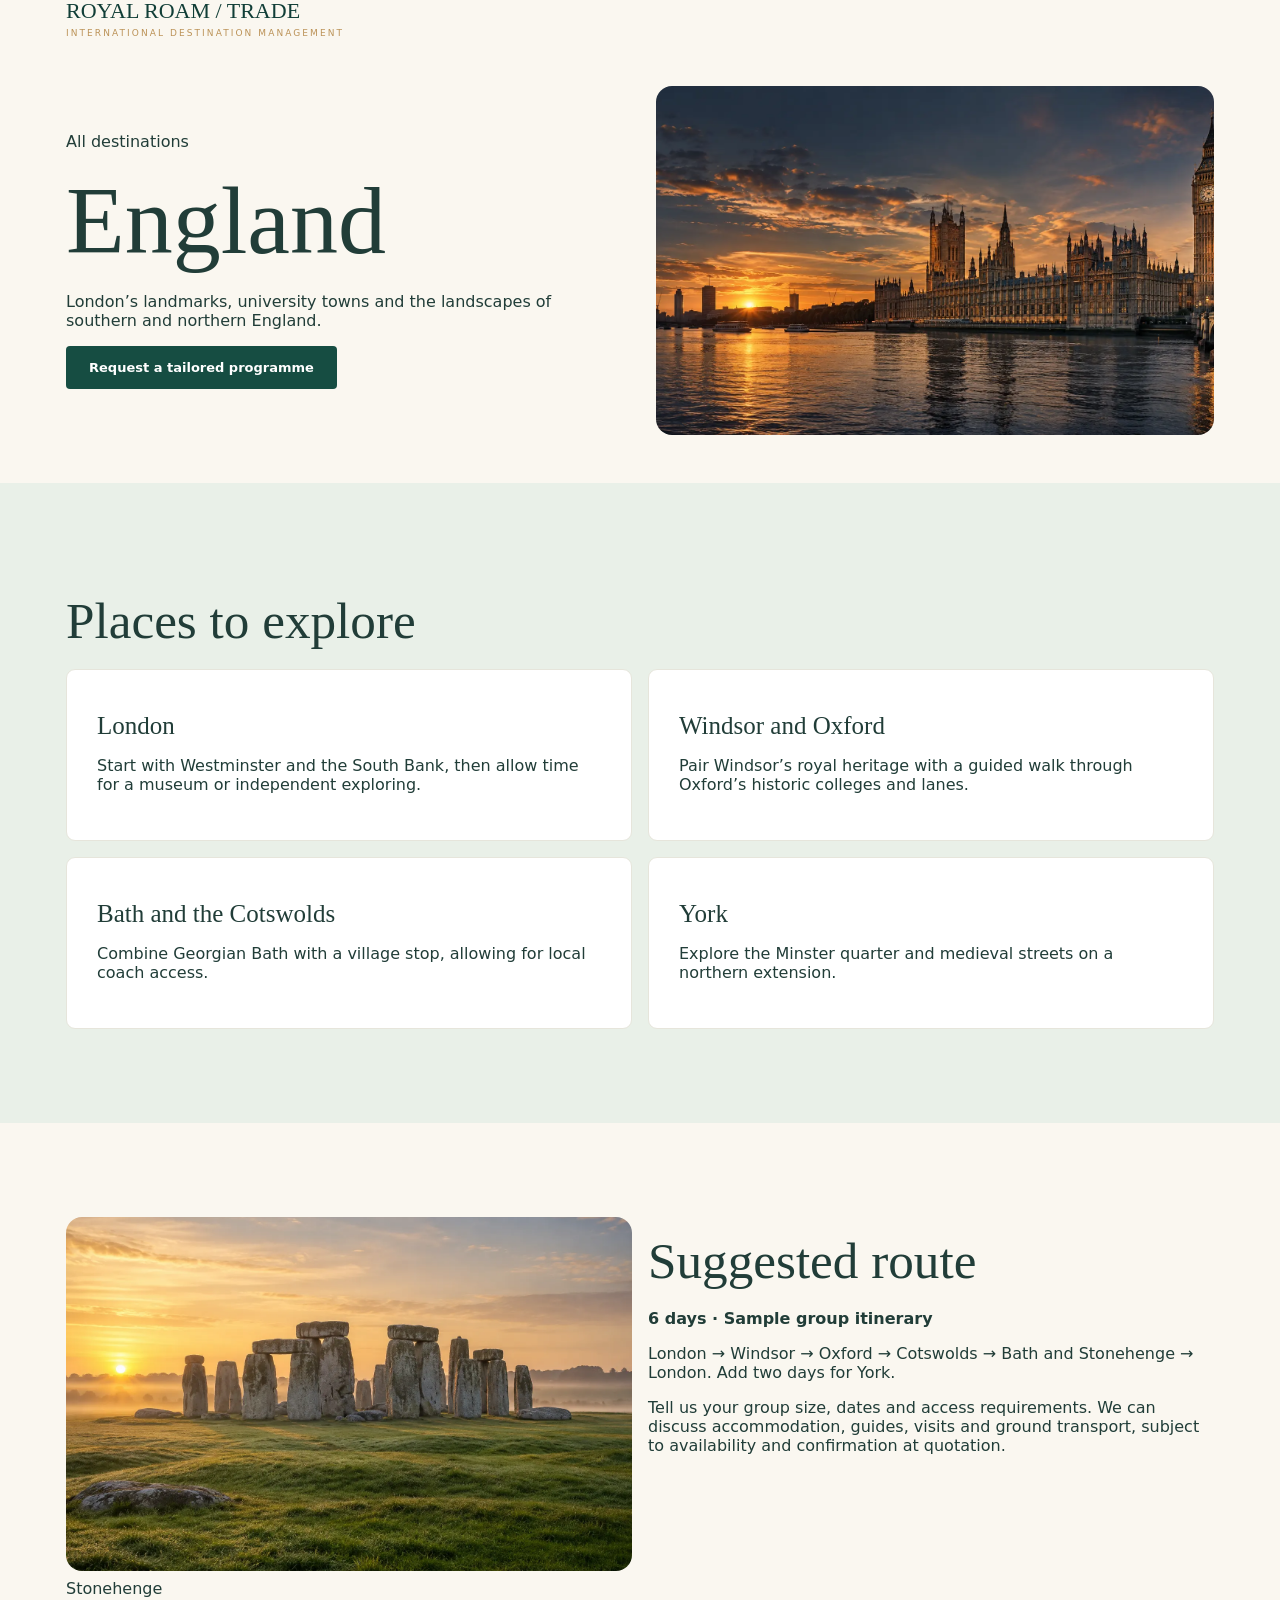
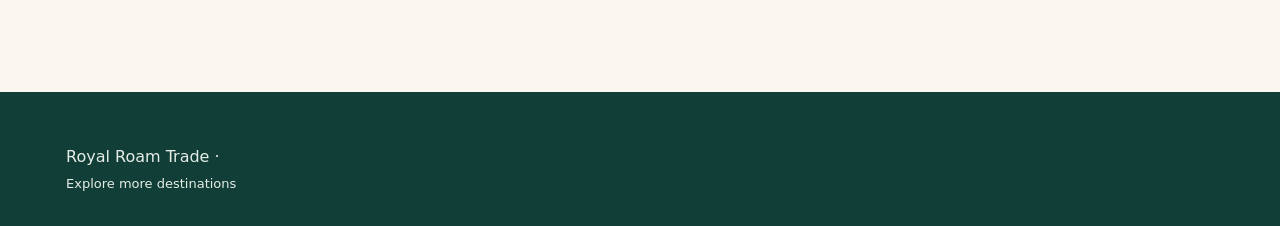
==== england.html @ 6fe1a72c "Add UK destination pages to Royal Roam Trade" ====
<!doctype html>
<html lang="en"><head><meta charset="utf-8"><meta name="viewport" content="width=device-width,initial-scale=1">
<title>England Group Tours | Royal Roam Trade</title><meta name="description" content="London’s landmarks, university towns and the landscapes of southern and northern England.">
<link rel="canonical" href="https://royalroamtours.com/england.html"><style>
:root{--green:#164d42;--deep:#113e37;--gold:#bb9257;--cream:#faf7f0;--ink:#213d38;--muted:#667770;--line:#e6e5db}*{box-sizing:border-box}html{scroll-behavior:smooth}body{margin:0;background:var(--cream);color:var(--ink);font-family:Inter,ui-sans-serif,system-ui,-apple-system,'Segoe UI',sans-serif}a{color:inherit;text-decoration:none}button,input,select,textarea{font:inherit}button{cursor:pointer}.wrap{max-width:1200px;margin:auto;padding:0 26px}.top{background:#e8eee8;color:#335b50;text-align:center;padding:9px;font-size:12px;letter-spacing:.09em;text-transform:uppercase}.nav{background:#fffefb;position:sticky;top:0;z-index:5;border-bottom:1px solid var(--line)}.navin{display:flex;align-items:center;justify-content:space-between;gap:18px;min-height:78px}.brand{font-family:Georgia,serif;font-size:22px;color:var(--deep);line-height:1}.brand small{display:block;font-family:system-ui;font-size:9px;letter-spacing:.23em;color:var(--gold);margin-top:7px}.links{display:flex;gap:22px;align-items:center;font-size:13px;font-weight:600}.btn{display:inline-flex;align-items:center;justify-content:center;border:0;background:var(--green);color:white;padding:14px 23px;border-radius:4px;font-weight:650;font-size:13px}.btn.alt{background:#fff;color:var(--deep)}.btn.outline{background:transparent;color:var(--green);border:1px solid var(--green)}.menu{display:none;background:none;border:0;font-size:24px;color:var(--green)}.hero{min-height:650px;display:flex;align-items:center;position:relative;background:linear-gradient(90deg,rgba(11,45,38,.85),rgba(11,45,38,.35)),url('https://images.unsplash.com/photo-1513635269975-59663e0ac1ad?w=1800&q=85') center/cover}.hero .content{max-width:760px;padding:100px 0;color:#fff}.eyebrow{font-size:11px;letter-spacing:.22em;text-transform:uppercase;color:var(--gold);font-weight:800}.hero .eyebrow{color:#e9d4a4}h1,h2,h3{font-family:Georgia,'Times New Roman',serif;font-weight:400}h1{font-size:clamp(44px,6.5vw,84px);line-height:1.07;margin:20px 0}h2{font-size:clamp(32px,4vw,52px);line-height:1.12;margin:15px 0 20px}h3{font-size:25px;margin:12px 0}.hero p{max-width:570px;font-size:17px;line-height:1.8;color:#f0f3ee}.actions{display:flex;gap:12px;flex-wrap:wrap;margin-top:28px}.section{padding:94px 0}.center{text-align:center}.intro{max-width:720px;margin:0 auto 38px;color:var(--muted);line-height:1.8}.grid{display:grid;grid-template-columns:repeat(3,1fr);gap:22px}.destgrid{display:grid;grid-template-columns:repeat(3,1fr);gap:18px}.destination{min-height:310px;border-radius:8px;overflow:hidden;position:relative;background-size:cover;background-position:center;display:flex;align-items:end}.destination:before{content:'';position:absolute;inset:0;background:linear-gradient(0deg,rgba(8,42,34,.82),transparent 70%)}.destination>div{position:relative;color:white;padding:25px}.destination h3{margin:0 0 7px;font-size:30px}.destination p{margin:0;color:#e9eae4;font-size:13px}.card{background:white;border:1px solid var(--line);border-radius:8px;overflow:hidden}.card img{width:100%;height:210px;object-fit:cover;display:block}.cardbody{padding:24px}.card p{line-height:1.65;color:var(--muted);font-size:14px}.pill{font-size:10px;letter-spacing:.12em;text-transform:uppercase;color:var(--gold);font-weight:800}.textlink{color:var(--green);font-weight:750;font-size:13px;border-bottom:1px solid var(--gold);padding-bottom:4px}.band{background:#e9f0e8}.features{display:grid;grid-template-columns:repeat(4,1fr);gap:25px}.feature{border-top:2px solid var(--gold);padding-top:20px}.feature b{font-family:Georgia,serif;font-size:23px;font-weight:400}.feature p{font-size:14px;line-height:1.7;color:var(--muted)}.builder{display:grid;grid-template-columns:1fr 1fr;gap:40px;align-items:start}.panel{background:white;padding:30px;border:1px solid var(--line);border-radius:9px}.field{display:flex;flex-direction:column;gap:8px;margin-bottom:16px}.field label{font-size:12px;font-weight:750;color:var(--deep)}input,select,textarea{padding:13px;border:1px solid #d5dfd8;background:#fff;border-radius:4px;width:100%;color:var(--ink)}textarea{min-height:100px;resize:vertical}.preview{background:#f2f5ed;padding:25px;border-radius:8px;border-left:3px solid var(--gold)}.preview ol{line-height:2;color:var(--ink);padding-left:23px}.small{font-size:12px;line-height:1.6;color:var(--muted)}.footer{background:var(--deep);color:#e6ede7;padding:55px 0 25px}.footergrid{display:grid;grid-template-columns:2fr 1fr 1fr;gap:30px}.footer p{font-size:13px;line-height:1.8;color:#c5d4cb}.footer a{display:block;font-size:13px;margin:10px 0}.copyright{margin-top:40px;border-top:1px solid #416158;padding-top:18px;color:#b6c8bf;font-size:12px}.notice{background:#fff8e9;border:1px solid #e8d6b5;padding:14px 18px;font-size:12px;line-height:1.6;color:#775d36;border-radius:6px}.two{display:grid;grid-template-columns:1fr 1fr;gap:24px}.contact{background:#fff}.status{font-size:12px;margin-top:12px;color:var(--green)}@media(max-width:850px){.links{display:none;position:absolute;top:78px;left:0;right:0;background:white;flex-direction:column;padding:20px;box-shadow:0 12px 25px #0001}.links.open{display:flex}.menu{display:block}.grid,.destgrid{grid-template-columns:repeat(2,1fr)}.features{grid-template-columns:repeat(2,1fr)}.builder{grid-template-columns:1fr}.hero{min-height:580px}}@media(max-width:560px){.wrap{padding:0 19px}.grid,.destgrid,.two,.footergrid{grid-template-columns:1fr}.section{padding:65px 0}.hero .content{padding:70px 0}.features{grid-template-columns:1fr 1fr}.navin{min-height:70px}.links{top:70px}.brand{font-size:18px}.panel{padding:20px}}

.country-hero{display:grid;grid-template-columns:1fr 1fr;gap:2rem;align-items:center;padding-block:3rem}.country-hero h1{font-size:clamp(3rem,8vw,6rem);line-height:1.05}.country-img{display:block;width:100%;aspect-ratio:16/10;object-fit:cover;border-radius:16px}.country-grid{display:grid;grid-template-columns:1fr 1fr;gap:1rem}figure{margin:0}figcaption{margin-top:.5rem}@media(max-width:700px){.country-hero,.country-grid{grid-template-columns:1fr}}
</style></head><body><header><div class="wrap"><a class="brand" href="/">ROYAL ROAM / TRADE<small>INTERNATIONAL DESTINATION MANAGEMENT</small></a></div></header>
<main><section class="wrap country-hero"><div><a href="/#destinations">All destinations</a><h1>England</h1><p>London’s landmarks, university towns and the landscapes of southern and northern England.</p><a class="btn" href="/?destination=England#contact">Request a tailored programme</a></div>
<img class="country-img" src="/london-hero.webp" alt="England destination view"></section>
<section class="section band"><div class="wrap"><h2>Places to explore</h2><div class="country-grid"><article class="panel"><h3>London</h3><p>Start with Westminster and the South Bank, then allow time for a museum or independent exploring.</p></article><article class="panel"><h3>Windsor and Oxford</h3><p>Pair Windsor’s royal heritage with a guided walk through Oxford’s historic colleges and lanes.</p></article><article class="panel"><h3>Bath and the Cotswolds</h3><p>Combine Georgian Bath with a village stop, allowing for local coach access.</p></article><article class="panel"><h3>York</h3><p>Explore the Minster quarter and medieval streets on a northern extension.</p></article></div></div></section>
<section class="section"><div class="wrap country-grid"><figure><img class="country-img" loading="lazy" src="/stonehenge.webp" alt="Stonehenge"><figcaption>Stonehenge</figcaption></figure><div><h2>Suggested route</h2><p><strong>6 days · Sample group itinerary</strong></p><p>London → Windsor → Oxford → Cotswolds → Bath and Stonehenge → London. Add two days for York.</p><p>Tell us your group size, dates and access requirements. We can discuss accommodation, guides, visits and ground transport, subject to availability and confirmation at quotation.</p></div></div></section></main>
<footer class="footer"><div class="wrap">Royal Roam Trade · <a href="/#destinations">Explore more destinations</a></div></footer></body></html>
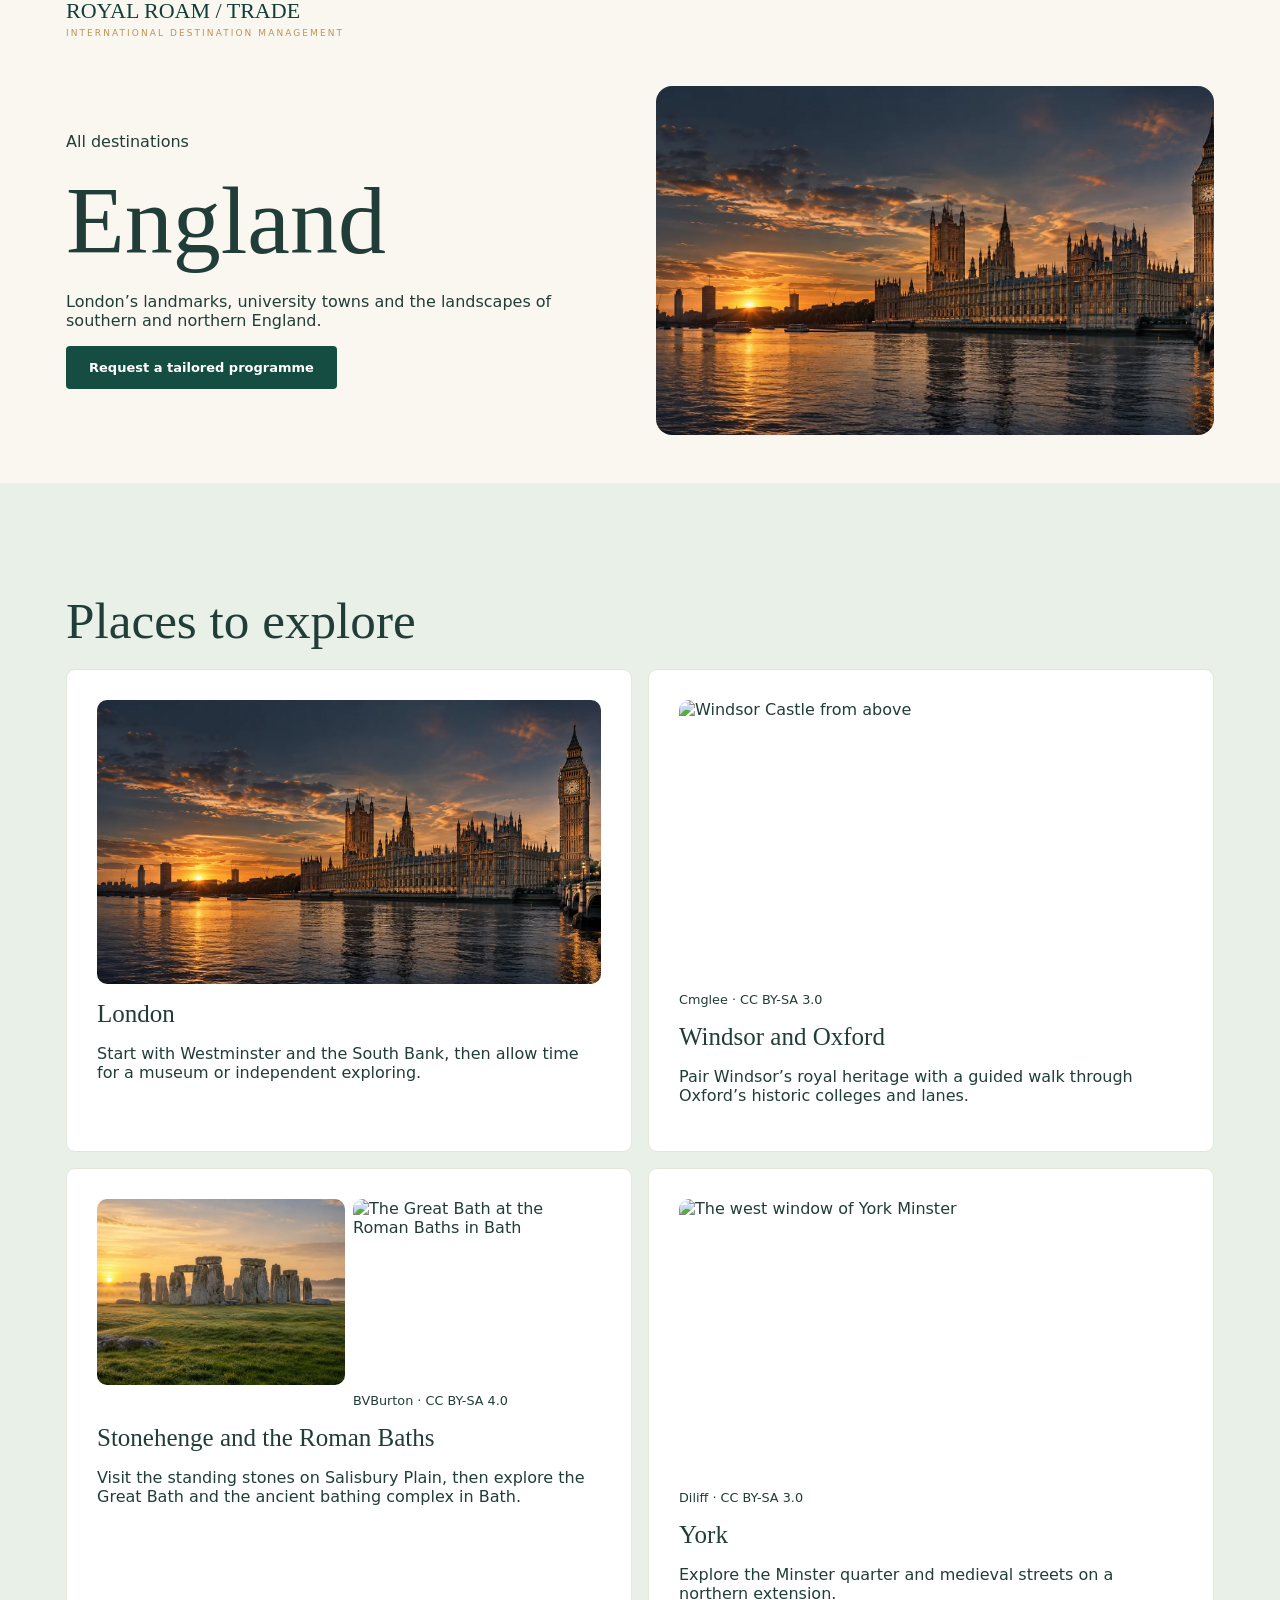
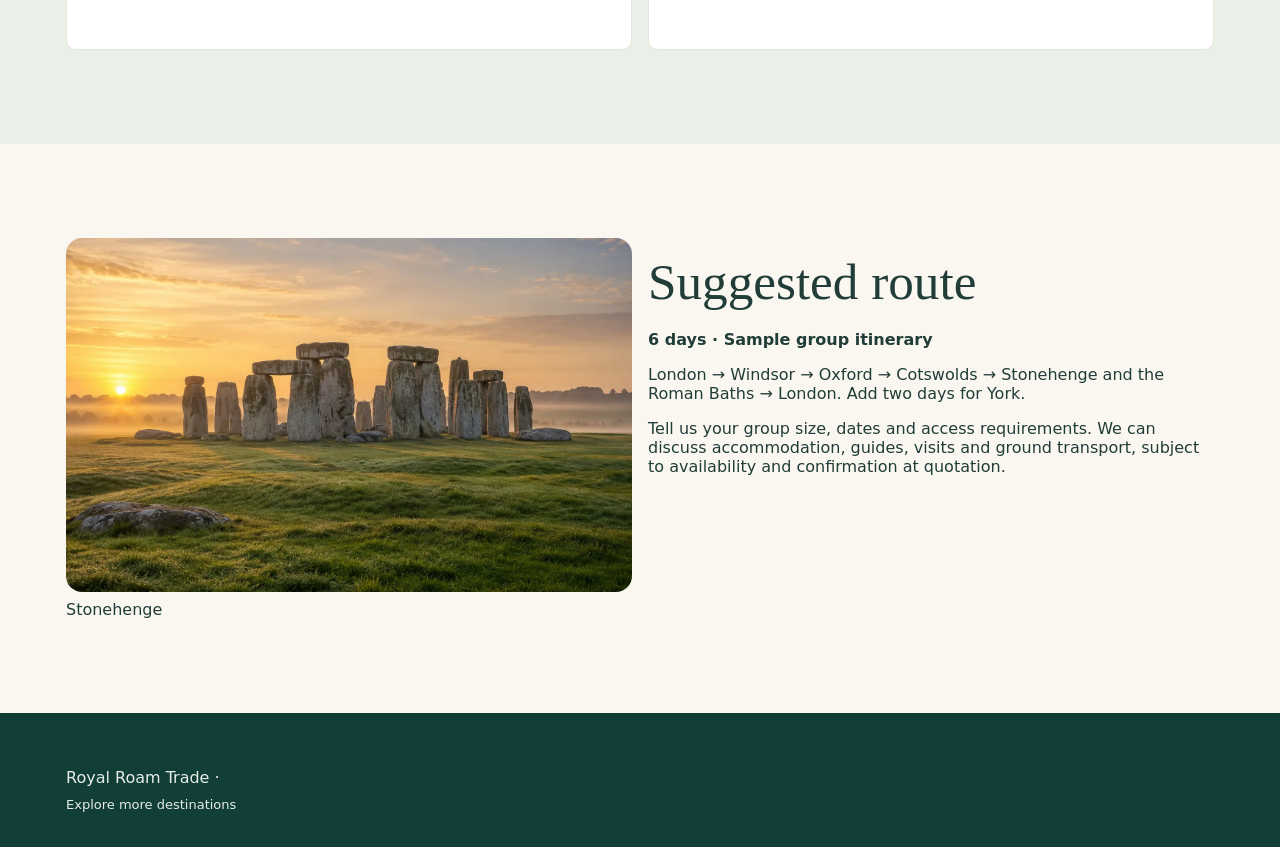
==== commit 1ead24d9: "Add photos to England destination cards" ====
--- a/england.html
+++ b/england.html
@@ -5,9 +5,9 @@
 :root{--green:#164d42;--deep:#113e37;--gold:#bb9257;--cream:#faf7f0;--ink:#213d38;--muted:#667770;--line:#e6e5db}*{box-sizing:border-box}html{scroll-behavior:smooth}body{margin:0;background:var(--cream);color:var(--ink);font-family:Inter,ui-sans-serif,system-ui,-apple-system,'Segoe UI',sans-serif}a{color:inherit;text-decoration:none}button,input,select,textarea{font:inherit}button{cursor:pointer}.wrap{max-width:1200px;margin:auto;padding:0 26px}.top{background:#e8eee8;color:#335b50;text-align:center;padding:9px;font-size:12px;letter-spacing:.09em;text-transform:uppercase}.nav{background:#fffefb;position:sticky;top:0;z-index:5;border-bottom:1px solid var(--line)}.navin{display:flex;align-items:center;justify-content:space-between;gap:18px;min-height:78px}.brand{font-family:Georgia,serif;font-size:22px;color:var(--deep);line-height:1}.brand small{display:block;font-family:system-ui;font-size:9px;letter-spacing:.23em;color:var(--gold);margin-top:7px}.links{display:flex;gap:22px;align-items:center;font-size:13px;font-weight:600}.btn{display:inline-flex;align-items:center;justify-content:center;border:0;background:var(--green);color:white;padding:14px 23px;border-radius:4px;font-weight:650;font-size:13px}.btn.alt{background:#fff;color:var(--deep)}.btn.outline{background:transparent;color:var(--green);border:1px solid var(--green)}.menu{display:none;background:none;border:0;font-size:24px;color:var(--green)}.hero{min-height:650px;display:flex;align-items:center;position:relative;background:linear-gradient(90deg,rgba(11,45,38,.85),rgba(11,45,38,.35)),url('https://images.unsplash.com/photo-1513635269975-59663e0ac1ad?w=1800&q=85') center/cover}.hero .content{max-width:760px;padding:100px 0;color:#fff}.eyebrow{font-size:11px;letter-spacing:.22em;text-transform:uppercase;color:var(--gold);font-weight:800}.hero .eyebrow{color:#e9d4a4}h1,h2,h3{font-family:Georgia,'Times New Roman',serif;font-weight:400}h1{font-size:clamp(44px,6.5vw,84px);line-height:1.07;margin:20px 0}h2{font-size:clamp(32px,4vw,52px);line-height:1.12;margin:15px 0 20px}h3{font-size:25px;margin:12px 0}.hero p{max-width:570px;font-size:17px;line-height:1.8;color:#f0f3ee}.actions{display:flex;gap:12px;flex-wrap:wrap;margin-top:28px}.section{padding:94px 0}.center{text-align:center}.intro{max-width:720px;margin:0 auto 38px;color:var(--muted);line-height:1.8}.grid{display:grid;grid-template-columns:repeat(3,1fr);gap:22px}.destgrid{display:grid;grid-template-columns:repeat(3,1fr);gap:18px}.destination{min-height:310px;border-radius:8px;overflow:hidden;position:relative;background-size:cover;background-position:center;display:flex;align-items:end}.destination:before{content:'';position:absolute;inset:0;background:linear-gradient(0deg,rgba(8,42,34,.82),transparent 70%)}.destination>div{position:relative;color:white;padding:25px}.destination h3{margin:0 0 7px;font-size:30px}.destination p{margin:0;color:#e9eae4;font-size:13px}.card{background:white;border:1px solid var(--line);border-radius:8px;overflow:hidden}.card img{width:100%;height:210px;object-fit:cover;display:block}.cardbody{padding:24px}.card p{line-height:1.65;color:var(--muted);font-size:14px}.pill{font-size:10px;letter-spacing:.12em;text-transform:uppercase;color:var(--gold);font-weight:800}.textlink{color:var(--green);font-weight:750;font-size:13px;border-bottom:1px solid var(--gold);padding-bottom:4px}.band{background:#e9f0e8}.features{display:grid;grid-template-columns:repeat(4,1fr);gap:25px}.feature{border-top:2px solid var(--gold);padding-top:20px}.feature b{font-family:Georgia,serif;font-size:23px;font-weight:400}.feature p{font-size:14px;line-height:1.7;color:var(--muted)}.builder{display:grid;grid-template-columns:1fr 1fr;gap:40px;align-items:start}.panel{background:white;padding:30px;border:1px solid var(--line);border-radius:9px}.field{display:flex;flex-direction:column;gap:8px;margin-bottom:16px}.field label{font-size:12px;font-weight:750;color:var(--deep)}input,select,textarea{padding:13px;border:1px solid #d5dfd8;background:#fff;border-radius:4px;width:100%;color:var(--ink)}textarea{min-height:100px;resize:vertical}.preview{background:#f2f5ed;padding:25px;border-radius:8px;border-left:3px solid var(--gold)}.preview ol{line-height:2;color:var(--ink);padding-left:23px}.small{font-size:12px;line-height:1.6;color:var(--muted)}.footer{background:var(--deep);color:#e6ede7;padding:55px 0 25px}.footergrid{display:grid;grid-template-columns:2fr 1fr 1fr;gap:30px}.footer p{font-size:13px;line-height:1.8;color:#c5d4cb}.footer a{display:block;font-size:13px;margin:10px 0}.copyright{margin-top:40px;border-top:1px solid #416158;padding-top:18px;color:#b6c8bf;font-size:12px}.notice{background:#fff8e9;border:1px solid #e8d6b5;padding:14px 18px;font-size:12px;line-height:1.6;color:#775d36;border-radius:6px}.two{display:grid;grid-template-columns:1fr 1fr;gap:24px}.contact{background:#fff}.status{font-size:12px;margin-top:12px;color:var(--green)}@media(max-width:850px){.links{display:none;position:absolute;top:78px;left:0;right:0;background:white;flex-direction:column;padding:20px;box-shadow:0 12px 25px #0001}.links.open{display:flex}.menu{display:block}.grid,.destgrid{grid-template-columns:repeat(2,1fr)}.features{grid-template-columns:repeat(2,1fr)}.builder{grid-template-columns:1fr}.hero{min-height:580px}}@media(max-width:560px){.wrap{padding:0 19px}.grid,.destgrid,.two,.footergrid{grid-template-columns:1fr}.section{padding:65px 0}.hero .content{padding:70px 0}.features{grid-template-columns:1fr 1fr}.navin{min-height:70px}.links{top:70px}.brand{font-size:18px}.panel{padding:20px}}
 
 .country-hero{display:grid;grid-template-columns:1fr 1fr;gap:2rem;align-items:center;padding-block:3rem}.country-hero h1{font-size:clamp(3rem,8vw,6rem);line-height:1.05}.country-img{display:block;width:100%;aspect-ratio:16/10;object-fit:cover;border-radius:16px}.country-grid{display:grid;grid-template-columns:1fr 1fr;gap:1rem}figure{margin:0}figcaption{margin-top:.5rem}@media(max-width:700px){.country-hero,.country-grid{grid-template-columns:1fr}}
-</style></head><body><header><div class="wrap"><a class="brand" href="/">ROYAL ROAM / TRADE<small>INTERNATIONAL DESTINATION MANAGEMENT</small></a></div></header>
+.landmark-card img{display:block;width:100%;aspect-ratio:16/9;object-fit:cover;border-radius:10px}.landmark-card h3{margin-top:1rem}.landmark-card figcaption{font-size:.8rem}.landmark-pair{display:grid;grid-template-columns:1fr 1fr;gap:.5rem}.landmark-pair img{aspect-ratio:4/3}</style></head><body><header><div class="wrap"><a class="brand" href="/">ROYAL ROAM / TRADE<small>INTERNATIONAL DESTINATION MANAGEMENT</small></a></div></header>
 <main><section class="wrap country-hero"><div><a href="/#destinations">All destinations</a><h1>England</h1><p>London’s landmarks, university towns and the landscapes of southern and northern England.</p><a class="btn" href="/?destination=England#contact">Request a tailored programme</a></div>
 <img class="country-img" src="/london-hero.webp" alt="England destination view"></section>
-<section class="section band"><div class="wrap"><h2>Places to explore</h2><div class="country-grid"><article class="panel"><h3>London</h3><p>Start with Westminster and the South Bank, then allow time for a museum or independent exploring.</p></article><article class="panel"><h3>Windsor and Oxford</h3><p>Pair Windsor’s royal heritage with a guided walk through Oxford’s historic colleges and lanes.</p></article><article class="panel"><h3>Bath and the Cotswolds</h3><p>Combine Georgian Bath with a village stop, allowing for local coach access.</p></article><article class="panel"><h3>York</h3><p>Explore the Minster quarter and medieval streets on a northern extension.</p></article></div></div></section>
-<section class="section"><div class="wrap country-grid"><figure><img class="country-img" loading="lazy" src="/stonehenge.webp" alt="Stonehenge"><figcaption>Stonehenge</figcaption></figure><div><h2>Suggested route</h2><p><strong>6 days · Sample group itinerary</strong></p><p>London → Windsor → Oxford → Cotswolds → Bath and Stonehenge → London. Add two days for York.</p><p>Tell us your group size, dates and access requirements. We can discuss accommodation, guides, visits and ground transport, subject to availability and confirmation at quotation.</p></div></div></section></main>
+<section class="section band"><div class="wrap"><h2>Places to explore</h2><div class="country-grid"><article class="panel landmark-card"><img src="/london-hero.webp" alt="The Palace of Westminster across the Thames" decoding="async"><h3>London</h3><p>Start with Westminster and the South Bank, then allow time for a museum or independent exploring.</p></article><article class="panel landmark-card"><figure><img src="https://upload.wikimedia.org/wikipedia/commons/9/9b/Cmglee_Windsor_Castle_aerial_view.jpg" alt="Windsor Castle from above" decoding="async"><figcaption><a href="https://commons.wikimedia.org/wiki/File:Cmglee_Windsor_Castle_aerial_view.jpg">Cmglee</a> · <a href="https://creativecommons.org/licenses/by-sa/3.0/">CC BY-SA 3.0</a></figcaption></figure><h3>Windsor and Oxford</h3><p>Pair Windsor’s royal heritage with a guided walk through Oxford’s historic colleges and lanes.</p></article><article class="panel landmark-card"><div class="landmark-pair"><img src="/stonehenge.webp" alt="The standing stones at Stonehenge" decoding="async"><figure><img src="https://upload.wikimedia.org/wikipedia/commons/4/44/The_Great_Bath_the_Roman_Baths.jpg" alt="The Great Bath at the Roman Baths in Bath" decoding="async"><figcaption><a href="https://commons.wikimedia.org/wiki/File:The_Great_Bath_the_Roman_Baths.jpg">BVBurton</a> · <a href="https://creativecommons.org/licenses/by-sa/4.0/">CC BY-SA 4.0</a></figcaption></figure></div><h3>Stonehenge and the Roman Baths</h3><p>Visit the standing stones on Salisbury Plain, then explore the Great Bath and the ancient bathing complex in Bath.</p></article><article class="panel landmark-card"><figure><img src="https://upload.wikimedia.org/wikipedia/commons/8/87/York_Minster_West_Window%2C_Nth_Yorkshire%2C_UK_-_Diliff.jpg" alt="The west window of York Minster" decoding="async"><figcaption><a href="https://commons.wikimedia.org/wiki/File:York_Minster_West_Window%2C_Nth_Yorkshire%2C_UK_-_Diliff.jpg">Diliff</a> · <a href="https://creativecommons.org/licenses/by-sa/3.0/">CC BY-SA 3.0</a></figcaption></figure><h3>York</h3><p>Explore the Minster quarter and medieval streets on a northern extension.</p></article></div></div></section>
+<section class="section"><div class="wrap country-grid"><figure><img class="country-img" loading="lazy" src="/stonehenge.webp" alt="Stonehenge"><figcaption>Stonehenge</figcaption></figure><div><h2>Suggested route</h2><p><strong>6 days · Sample group itinerary</strong></p><p>London → Windsor → Oxford → Cotswolds → Stonehenge and the Roman Baths → London. Add two days for York.</p><p>Tell us your group size, dates and access requirements. We can discuss accommodation, guides, visits and ground transport, subject to availability and confirmation at quotation.</p></div></div></section></main>
 <footer class="footer"><div class="wrap">Royal Roam Trade · <a href="/#destinations">Explore more destinations</a></div></footer></body></html>
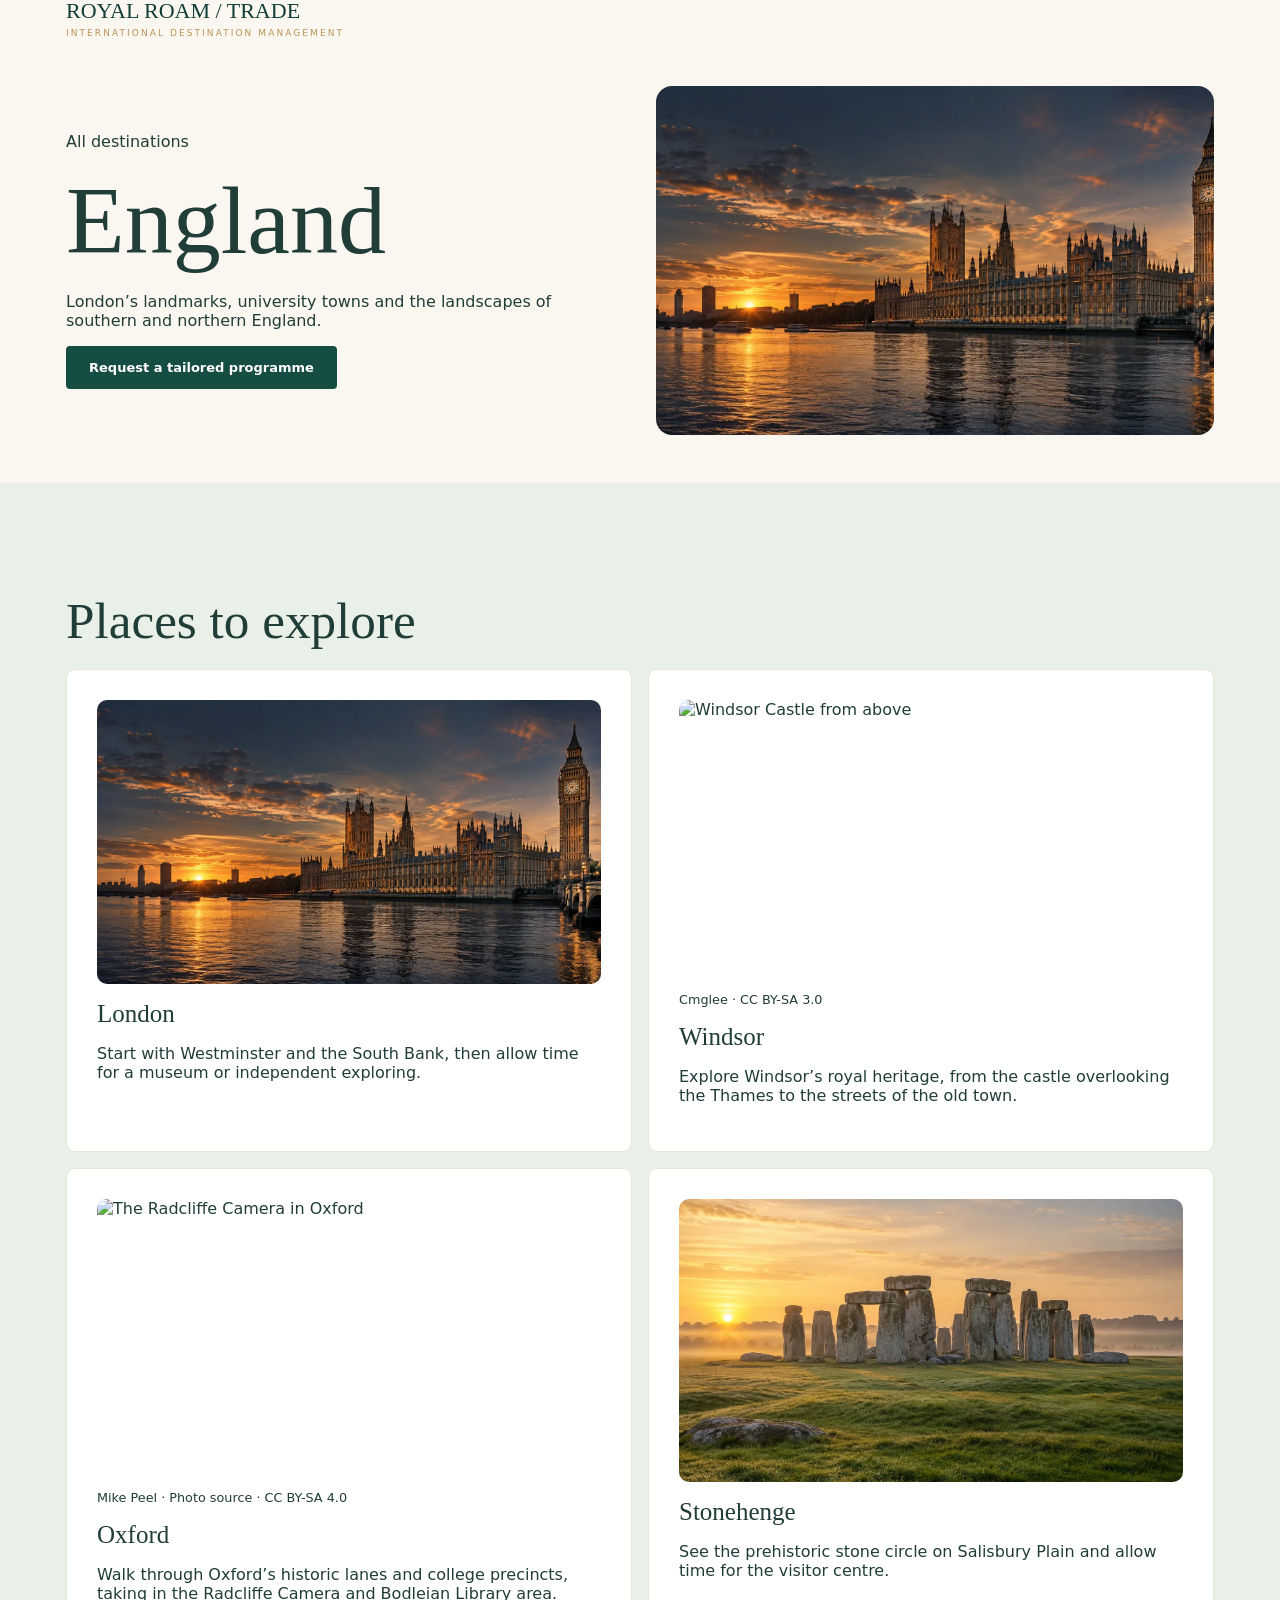
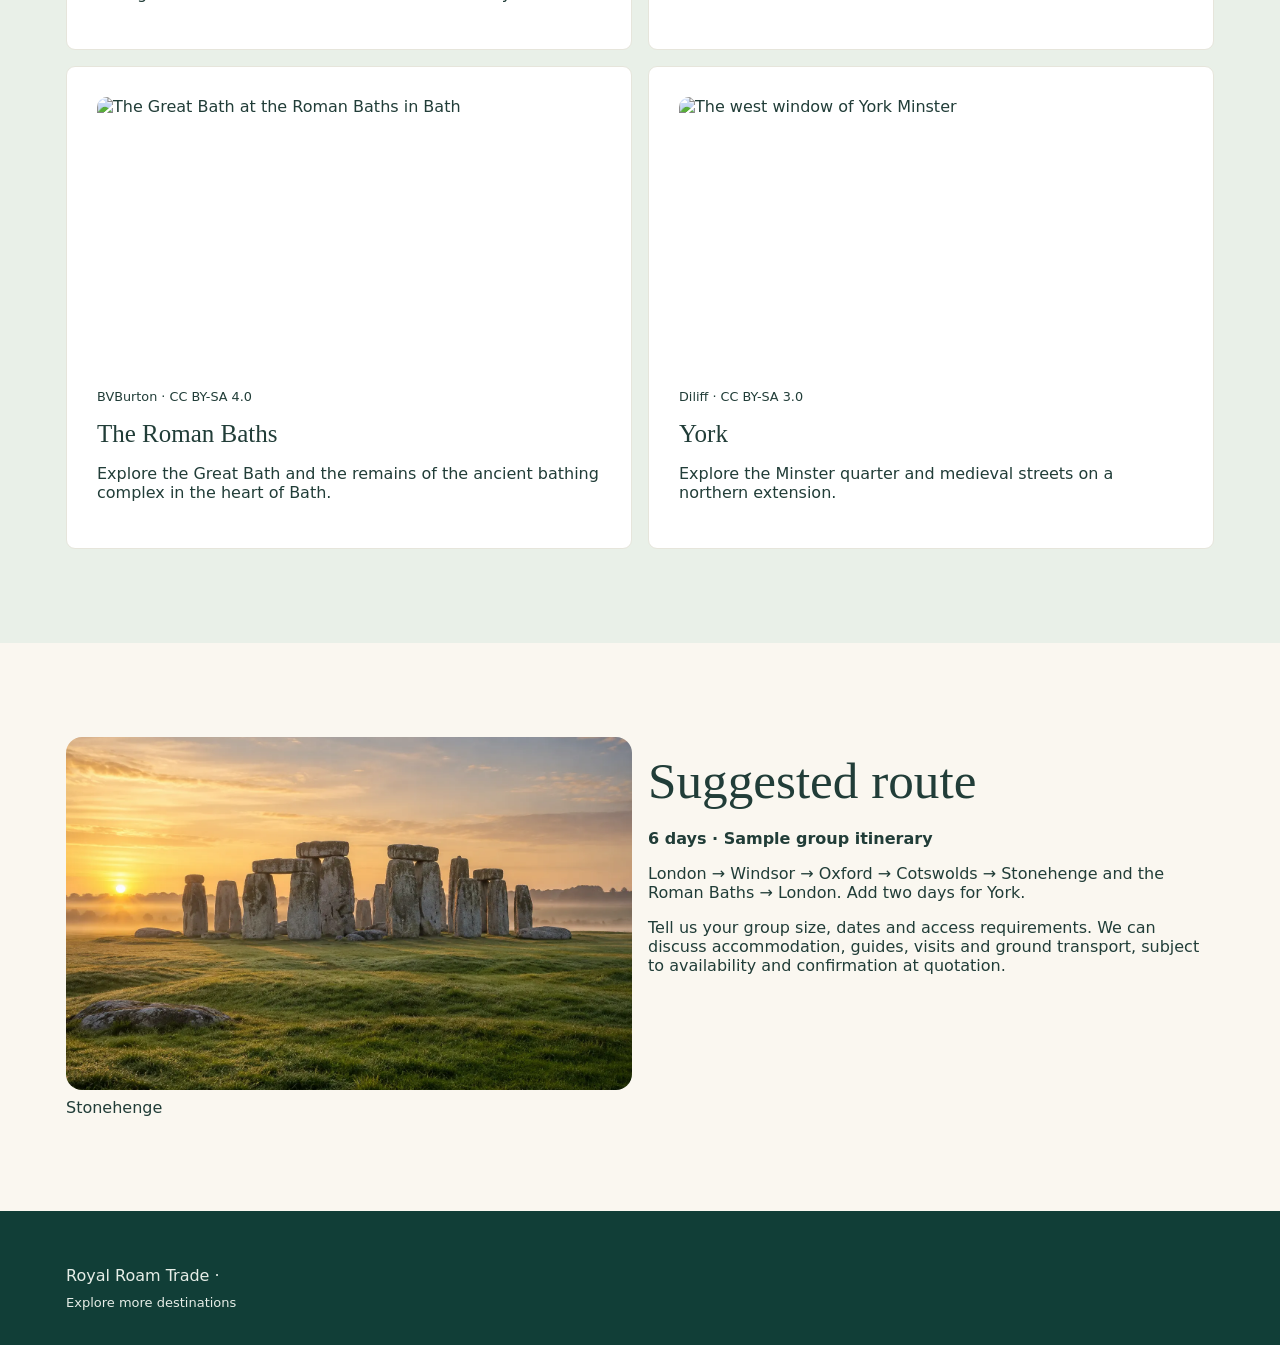
==== commit f3ca8cd7: "Give England attractions separate photo cards" ====
--- a/england.html
+++ b/england.html
@@ -5,9 +5,9 @@
 :root{--green:#164d42;--deep:#113e37;--gold:#bb9257;--cream:#faf7f0;--ink:#213d38;--muted:#667770;--line:#e6e5db}*{box-sizing:border-box}html{scroll-behavior:smooth}body{margin:0;background:var(--cream);color:var(--ink);font-family:Inter,ui-sans-serif,system-ui,-apple-system,'Segoe UI',sans-serif}a{color:inherit;text-decoration:none}button,input,select,textarea{font:inherit}button{cursor:pointer}.wrap{max-width:1200px;margin:auto;padding:0 26px}.top{background:#e8eee8;color:#335b50;text-align:center;padding:9px;font-size:12px;letter-spacing:.09em;text-transform:uppercase}.nav{background:#fffefb;position:sticky;top:0;z-index:5;border-bottom:1px solid var(--line)}.navin{display:flex;align-items:center;justify-content:space-between;gap:18px;min-height:78px}.brand{font-family:Georgia,serif;font-size:22px;color:var(--deep);line-height:1}.brand small{display:block;font-family:system-ui;font-size:9px;letter-spacing:.23em;color:var(--gold);margin-top:7px}.links{display:flex;gap:22px;align-items:center;font-size:13px;font-weight:600}.btn{display:inline-flex;align-items:center;justify-content:center;border:0;background:var(--green);color:white;padding:14px 23px;border-radius:4px;font-weight:650;font-size:13px}.btn.alt{background:#fff;color:var(--deep)}.btn.outline{background:transparent;color:var(--green);border:1px solid var(--green)}.menu{display:none;background:none;border:0;font-size:24px;color:var(--green)}.hero{min-height:650px;display:flex;align-items:center;position:relative;background:linear-gradient(90deg,rgba(11,45,38,.85),rgba(11,45,38,.35)),url('https://images.unsplash.com/photo-1513635269975-59663e0ac1ad?w=1800&q=85') center/cover}.hero .content{max-width:760px;padding:100px 0;color:#fff}.eyebrow{font-size:11px;letter-spacing:.22em;text-transform:uppercase;color:var(--gold);font-weight:800}.hero .eyebrow{color:#e9d4a4}h1,h2,h3{font-family:Georgia,'Times New Roman',serif;font-weight:400}h1{font-size:clamp(44px,6.5vw,84px);line-height:1.07;margin:20px 0}h2{font-size:clamp(32px,4vw,52px);line-height:1.12;margin:15px 0 20px}h3{font-size:25px;margin:12px 0}.hero p{max-width:570px;font-size:17px;line-height:1.8;color:#f0f3ee}.actions{display:flex;gap:12px;flex-wrap:wrap;margin-top:28px}.section{padding:94px 0}.center{text-align:center}.intro{max-width:720px;margin:0 auto 38px;color:var(--muted);line-height:1.8}.grid{display:grid;grid-template-columns:repeat(3,1fr);gap:22px}.destgrid{display:grid;grid-template-columns:repeat(3,1fr);gap:18px}.destination{min-height:310px;border-radius:8px;overflow:hidden;position:relative;background-size:cover;background-position:center;display:flex;align-items:end}.destination:before{content:'';position:absolute;inset:0;background:linear-gradient(0deg,rgba(8,42,34,.82),transparent 70%)}.destination>div{position:relative;color:white;padding:25px}.destination h3{margin:0 0 7px;font-size:30px}.destination p{margin:0;color:#e9eae4;font-size:13px}.card{background:white;border:1px solid var(--line);border-radius:8px;overflow:hidden}.card img{width:100%;height:210px;object-fit:cover;display:block}.cardbody{padding:24px}.card p{line-height:1.65;color:var(--muted);font-size:14px}.pill{font-size:10px;letter-spacing:.12em;text-transform:uppercase;color:var(--gold);font-weight:800}.textlink{color:var(--green);font-weight:750;font-size:13px;border-bottom:1px solid var(--gold);padding-bottom:4px}.band{background:#e9f0e8}.features{display:grid;grid-template-columns:repeat(4,1fr);gap:25px}.feature{border-top:2px solid var(--gold);padding-top:20px}.feature b{font-family:Georgia,serif;font-size:23px;font-weight:400}.feature p{font-size:14px;line-height:1.7;color:var(--muted)}.builder{display:grid;grid-template-columns:1fr 1fr;gap:40px;align-items:start}.panel{background:white;padding:30px;border:1px solid var(--line);border-radius:9px}.field{display:flex;flex-direction:column;gap:8px;margin-bottom:16px}.field label{font-size:12px;font-weight:750;color:var(--deep)}input,select,textarea{padding:13px;border:1px solid #d5dfd8;background:#fff;border-radius:4px;width:100%;color:var(--ink)}textarea{min-height:100px;resize:vertical}.preview{background:#f2f5ed;padding:25px;border-radius:8px;border-left:3px solid var(--gold)}.preview ol{line-height:2;color:var(--ink);padding-left:23px}.small{font-size:12px;line-height:1.6;color:var(--muted)}.footer{background:var(--deep);color:#e6ede7;padding:55px 0 25px}.footergrid{display:grid;grid-template-columns:2fr 1fr 1fr;gap:30px}.footer p{font-size:13px;line-height:1.8;color:#c5d4cb}.footer a{display:block;font-size:13px;margin:10px 0}.copyright{margin-top:40px;border-top:1px solid #416158;padding-top:18px;color:#b6c8bf;font-size:12px}.notice{background:#fff8e9;border:1px solid #e8d6b5;padding:14px 18px;font-size:12px;line-height:1.6;color:#775d36;border-radius:6px}.two{display:grid;grid-template-columns:1fr 1fr;gap:24px}.contact{background:#fff}.status{font-size:12px;margin-top:12px;color:var(--green)}@media(max-width:850px){.links{display:none;position:absolute;top:78px;left:0;right:0;background:white;flex-direction:column;padding:20px;box-shadow:0 12px 25px #0001}.links.open{display:flex}.menu{display:block}.grid,.destgrid{grid-template-columns:repeat(2,1fr)}.features{grid-template-columns:repeat(2,1fr)}.builder{grid-template-columns:1fr}.hero{min-height:580px}}@media(max-width:560px){.wrap{padding:0 19px}.grid,.destgrid,.two,.footergrid{grid-template-columns:1fr}.section{padding:65px 0}.hero .content{padding:70px 0}.features{grid-template-columns:1fr 1fr}.navin{min-height:70px}.links{top:70px}.brand{font-size:18px}.panel{padding:20px}}
 
 .country-hero{display:grid;grid-template-columns:1fr 1fr;gap:2rem;align-items:center;padding-block:3rem}.country-hero h1{font-size:clamp(3rem,8vw,6rem);line-height:1.05}.country-img{display:block;width:100%;aspect-ratio:16/10;object-fit:cover;border-radius:16px}.country-grid{display:grid;grid-template-columns:1fr 1fr;gap:1rem}figure{margin:0}figcaption{margin-top:.5rem}@media(max-width:700px){.country-hero,.country-grid{grid-template-columns:1fr}}
-.landmark-card img{display:block;width:100%;aspect-ratio:16/9;object-fit:cover;border-radius:10px}.landmark-card h3{margin-top:1rem}.landmark-card figcaption{font-size:.8rem}.landmark-pair{display:grid;grid-template-columns:1fr 1fr;gap:.5rem}.landmark-pair img{aspect-ratio:4/3}</style></head><body><header><div class="wrap"><a class="brand" href="/">ROYAL ROAM / TRADE<small>INTERNATIONAL DESTINATION MANAGEMENT</small></a></div></header>
+.landmark-card img{display:block;width:100%;aspect-ratio:16/9;object-fit:cover;border-radius:10px}.landmark-card h3{margin-top:1rem}.landmark-card figcaption{font-size:.8rem}</style></head><body><header><div class="wrap"><a class="brand" href="/">ROYAL ROAM / TRADE<small>INTERNATIONAL DESTINATION MANAGEMENT</small></a></div></header>
 <main><section class="wrap country-hero"><div><a href="/#destinations">All destinations</a><h1>England</h1><p>London’s landmarks, university towns and the landscapes of southern and northern England.</p><a class="btn" href="/?destination=England#contact">Request a tailored programme</a></div>
 <img class="country-img" src="/london-hero.webp" alt="England destination view"></section>
-<section class="section band"><div class="wrap"><h2>Places to explore</h2><div class="country-grid"><article class="panel landmark-card"><img src="/london-hero.webp" alt="The Palace of Westminster across the Thames" decoding="async"><h3>London</h3><p>Start with Westminster and the South Bank, then allow time for a museum or independent exploring.</p></article><article class="panel landmark-card"><figure><img src="https://upload.wikimedia.org/wikipedia/commons/9/9b/Cmglee_Windsor_Castle_aerial_view.jpg" alt="Windsor Castle from above" decoding="async"><figcaption><a href="https://commons.wikimedia.org/wiki/File:Cmglee_Windsor_Castle_aerial_view.jpg">Cmglee</a> · <a href="https://creativecommons.org/licenses/by-sa/3.0/">CC BY-SA 3.0</a></figcaption></figure><h3>Windsor and Oxford</h3><p>Pair Windsor’s royal heritage with a guided walk through Oxford’s historic colleges and lanes.</p></article><article class="panel landmark-card"><div class="landmark-pair"><img src="/stonehenge.webp" alt="The standing stones at Stonehenge" decoding="async"><figure><img src="https://upload.wikimedia.org/wikipedia/commons/4/44/The_Great_Bath_the_Roman_Baths.jpg" alt="The Great Bath at the Roman Baths in Bath" decoding="async"><figcaption><a href="https://commons.wikimedia.org/wiki/File:The_Great_Bath_the_Roman_Baths.jpg">BVBurton</a> · <a href="https://creativecommons.org/licenses/by-sa/4.0/">CC BY-SA 4.0</a></figcaption></figure></div><h3>Stonehenge and the Roman Baths</h3><p>Visit the standing stones on Salisbury Plain, then explore the Great Bath and the ancient bathing complex in Bath.</p></article><article class="panel landmark-card"><figure><img src="https://upload.wikimedia.org/wikipedia/commons/8/87/York_Minster_West_Window%2C_Nth_Yorkshire%2C_UK_-_Diliff.jpg" alt="The west window of York Minster" decoding="async"><figcaption><a href="https://commons.wikimedia.org/wiki/File:York_Minster_West_Window%2C_Nth_Yorkshire%2C_UK_-_Diliff.jpg">Diliff</a> · <a href="https://creativecommons.org/licenses/by-sa/3.0/">CC BY-SA 3.0</a></figcaption></figure><h3>York</h3><p>Explore the Minster quarter and medieval streets on a northern extension.</p></article></div></div></section>
+<section class="section band"><div class="wrap"><h2>Places to explore</h2><div class="country-grid"><article class="panel landmark-card"><img src="/london-hero.webp" alt="The Palace of Westminster across the Thames" decoding="async"><h3>London</h3><p>Start with Westminster and the South Bank, then allow time for a museum or independent exploring.</p></article><article class="panel landmark-card"><figure><img src="https://upload.wikimedia.org/wikipedia/commons/9/9b/Cmglee_Windsor_Castle_aerial_view.jpg" alt="Windsor Castle from above" decoding="async"><figcaption><a href="https://commons.wikimedia.org/wiki/File:Cmglee_Windsor_Castle_aerial_view.jpg">Cmglee</a> · <a href="https://creativecommons.org/licenses/by-sa/3.0/">CC BY-SA 3.0</a></figcaption></figure><h3>Windsor</h3><p>Explore Windsor’s royal heritage, from the castle overlooking the Thames to the streets of the old town.</p></article><article class="panel landmark-card"><figure><img src="https://upload.wikimedia.org/wikipedia/commons/3/3d/Radcliffe_Camera,_Oxford.jpg" alt="The Radcliffe Camera in Oxford" decoding="async"><figcaption><a href="https://www.mikepeel.net/">Mike Peel</a> · <a href="https://commons.wikimedia.org/wiki/File:Radcliffe_Camera,_Oxford.jpg">Photo source</a> · <a href="https://creativecommons.org/licenses/by-sa/4.0/">CC BY-SA 4.0</a></figcaption></figure><h3>Oxford</h3><p>Walk through Oxford’s historic lanes and college precincts, taking in the Radcliffe Camera and Bodleian Library area.</p></article><article class="panel landmark-card"><img src="/stonehenge.webp" alt="The standing stones at Stonehenge" decoding="async"><h3>Stonehenge</h3><p>See the prehistoric stone circle on Salisbury Plain and allow time for the visitor centre.</p></article><article class="panel landmark-card"><figure><img src="https://upload.wikimedia.org/wikipedia/commons/4/44/The_Great_Bath_the_Roman_Baths.jpg" alt="The Great Bath at the Roman Baths in Bath" decoding="async"><figcaption><a href="https://commons.wikimedia.org/wiki/File:The_Great_Bath_the_Roman_Baths.jpg">BVBurton</a> · <a href="https://creativecommons.org/licenses/by-sa/4.0/">CC BY-SA 4.0</a></figcaption></figure><h3>The Roman Baths</h3><p>Explore the Great Bath and the remains of the ancient bathing complex in the heart of Bath.</p></article><article class="panel landmark-card"><figure><img src="https://upload.wikimedia.org/wikipedia/commons/8/87/York_Minster_West_Window%2C_Nth_Yorkshire%2C_UK_-_Diliff.jpg" alt="The west window of York Minster" decoding="async"><figcaption><a href="https://commons.wikimedia.org/wiki/File:York_Minster_West_Window%2C_Nth_Yorkshire%2C_UK_-_Diliff.jpg">Diliff</a> · <a href="https://creativecommons.org/licenses/by-sa/3.0/">CC BY-SA 3.0</a></figcaption></figure><h3>York</h3><p>Explore the Minster quarter and medieval streets on a northern extension.</p></article></div></div></section>
 <section class="section"><div class="wrap country-grid"><figure><img class="country-img" loading="lazy" src="/stonehenge.webp" alt="Stonehenge"><figcaption>Stonehenge</figcaption></figure><div><h2>Suggested route</h2><p><strong>6 days · Sample group itinerary</strong></p><p>London → Windsor → Oxford → Cotswolds → Stonehenge and the Roman Baths → London. Add two days for York.</p><p>Tell us your group size, dates and access requirements. We can discuss accommodation, guides, visits and ground transport, subject to availability and confirmation at quotation.</p></div></div></section></main>
 <footer class="footer"><div class="wrap">Royal Roam Trade · <a href="/#destinations">Explore more destinations</a></div></footer></body></html>
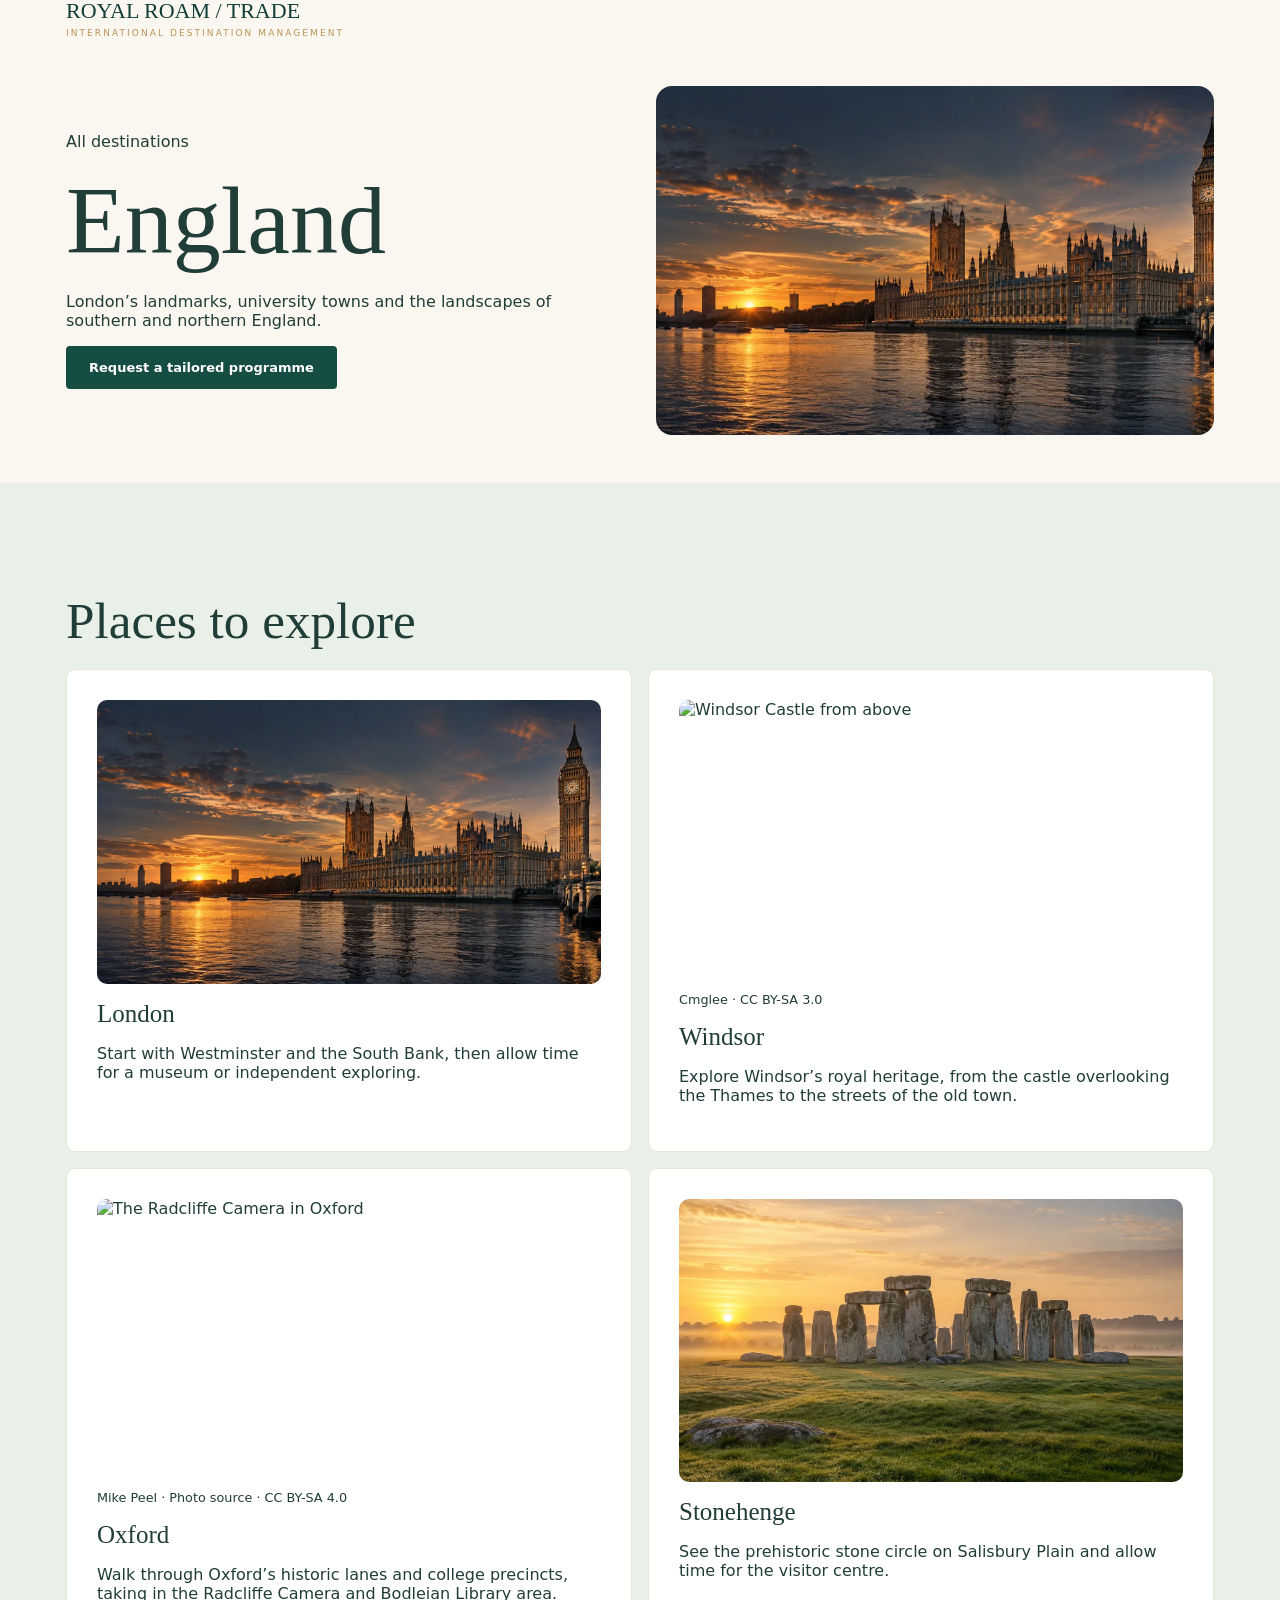
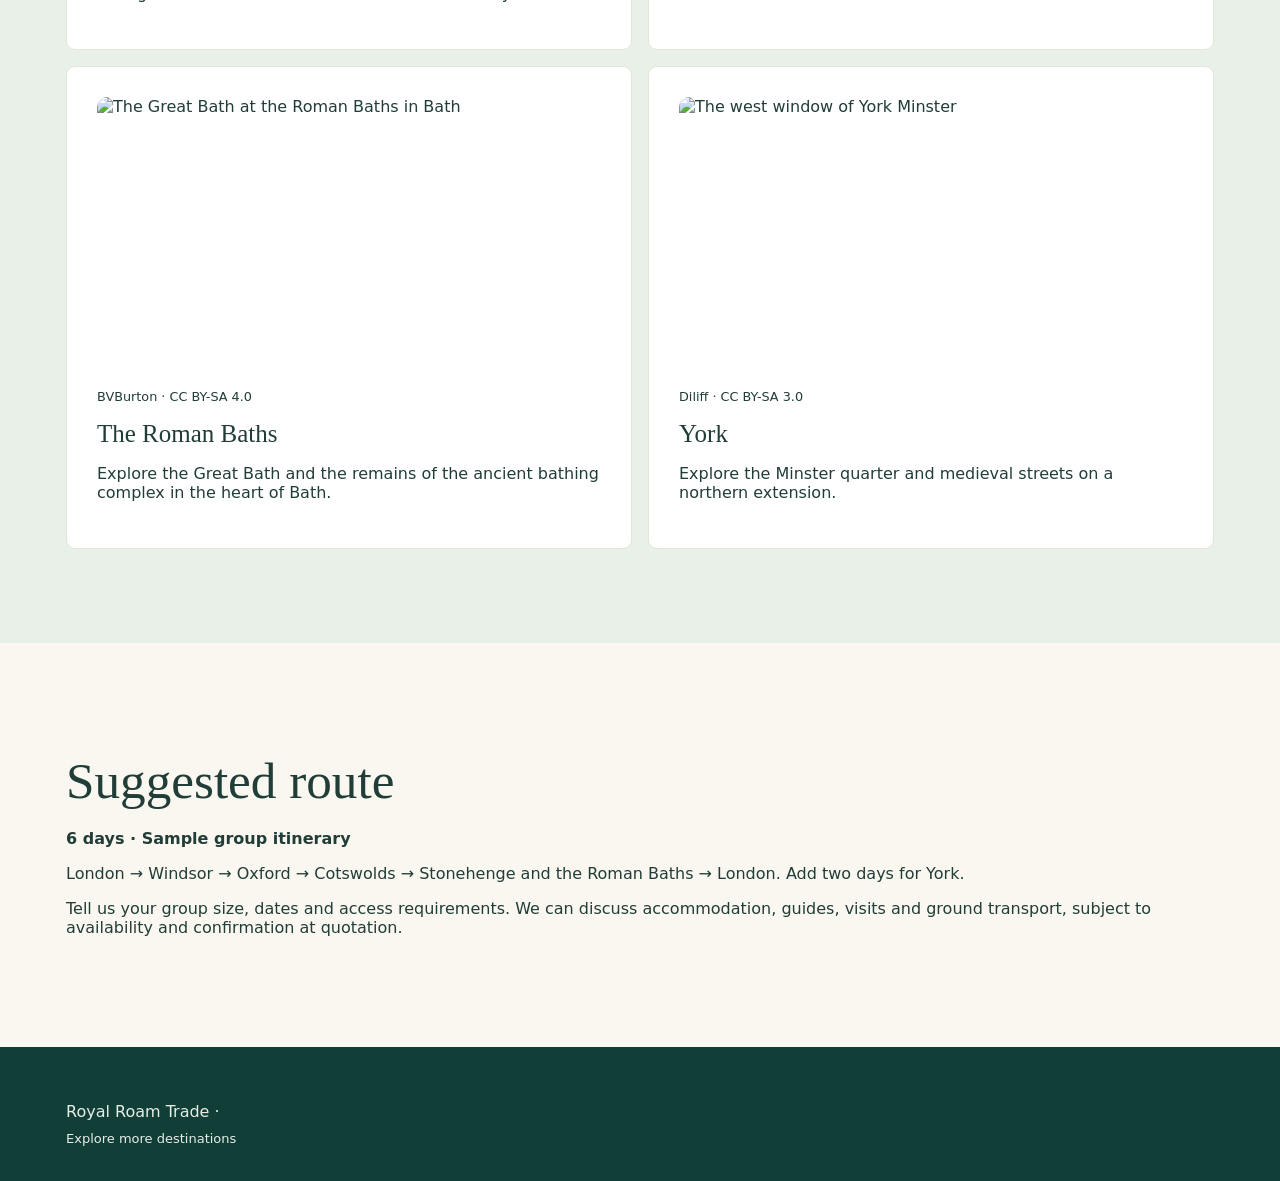
==== commit b67f4ad8: "Remove duplicate Stonehenge photo below destination cards" ====
--- a/england.html
+++ b/england.html
@@ -9,5 +9,5 @@
 <main><section class="wrap country-hero"><div><a href="/#destinations">All destinations</a><h1>England</h1><p>London’s landmarks, university towns and the landscapes of southern and northern England.</p><a class="btn" href="/?destination=England#contact">Request a tailored programme</a></div>
 <img class="country-img" src="/london-hero.webp" alt="England destination view"></section>
 <section class="section band"><div class="wrap"><h2>Places to explore</h2><div class="country-grid"><article class="panel landmark-card"><img src="/london-hero.webp" alt="The Palace of Westminster across the Thames" decoding="async"><h3>London</h3><p>Start with Westminster and the South Bank, then allow time for a museum or independent exploring.</p></article><article class="panel landmark-card"><figure><img src="https://upload.wikimedia.org/wikipedia/commons/9/9b/Cmglee_Windsor_Castle_aerial_view.jpg" alt="Windsor Castle from above" decoding="async"><figcaption><a href="https://commons.wikimedia.org/wiki/File:Cmglee_Windsor_Castle_aerial_view.jpg">Cmglee</a> · <a href="https://creativecommons.org/licenses/by-sa/3.0/">CC BY-SA 3.0</a></figcaption></figure><h3>Windsor</h3><p>Explore Windsor’s royal heritage, from the castle overlooking the Thames to the streets of the old town.</p></article><article class="panel landmark-card"><figure><img src="https://upload.wikimedia.org/wikipedia/commons/3/3d/Radcliffe_Camera,_Oxford.jpg" alt="The Radcliffe Camera in Oxford" decoding="async"><figcaption><a href="https://www.mikepeel.net/">Mike Peel</a> · <a href="https://commons.wikimedia.org/wiki/File:Radcliffe_Camera,_Oxford.jpg">Photo source</a> · <a href="https://creativecommons.org/licenses/by-sa/4.0/">CC BY-SA 4.0</a></figcaption></figure><h3>Oxford</h3><p>Walk through Oxford’s historic lanes and college precincts, taking in the Radcliffe Camera and Bodleian Library area.</p></article><article class="panel landmark-card"><img src="/stonehenge.webp" alt="The standing stones at Stonehenge" decoding="async"><h3>Stonehenge</h3><p>See the prehistoric stone circle on Salisbury Plain and allow time for the visitor centre.</p></article><article class="panel landmark-card"><figure><img src="https://upload.wikimedia.org/wikipedia/commons/4/44/The_Great_Bath_the_Roman_Baths.jpg" alt="The Great Bath at the Roman Baths in Bath" decoding="async"><figcaption><a href="https://commons.wikimedia.org/wiki/File:The_Great_Bath_the_Roman_Baths.jpg">BVBurton</a> · <a href="https://creativecommons.org/licenses/by-sa/4.0/">CC BY-SA 4.0</a></figcaption></figure><h3>The Roman Baths</h3><p>Explore the Great Bath and the remains of the ancient bathing complex in the heart of Bath.</p></article><article class="panel landmark-card"><figure><img src="https://upload.wikimedia.org/wikipedia/commons/8/87/York_Minster_West_Window%2C_Nth_Yorkshire%2C_UK_-_Diliff.jpg" alt="The west window of York Minster" decoding="async"><figcaption><a href="https://commons.wikimedia.org/wiki/File:York_Minster_West_Window%2C_Nth_Yorkshire%2C_UK_-_Diliff.jpg">Diliff</a> · <a href="https://creativecommons.org/licenses/by-sa/3.0/">CC BY-SA 3.0</a></figcaption></figure><h3>York</h3><p>Explore the Minster quarter and medieval streets on a northern extension.</p></article></div></div></section>
-<section class="section"><div class="wrap country-grid"><figure><img class="country-img" loading="lazy" src="/stonehenge.webp" alt="Stonehenge"><figcaption>Stonehenge</figcaption></figure><div><h2>Suggested route</h2><p><strong>6 days · Sample group itinerary</strong></p><p>London → Windsor → Oxford → Cotswolds → Stonehenge and the Roman Baths → London. Add two days for York.</p><p>Tell us your group size, dates and access requirements. We can discuss accommodation, guides, visits and ground transport, subject to availability and confirmation at quotation.</p></div></div></section></main>
+<section class="section"><div class="wrap"><div><h2>Suggested route</h2><p><strong>6 days · Sample group itinerary</strong></p><p>London → Windsor → Oxford → Cotswolds → Stonehenge and the Roman Baths → London. Add two days for York.</p><p>Tell us your group size, dates and access requirements. We can discuss accommodation, guides, visits and ground transport, subject to availability and confirmation at quotation.</p></div></div></section></main>
 <footer class="footer"><div class="wrap">Royal Roam Trade · <a href="/#destinations">Explore more destinations</a></div></footer></body></html>
